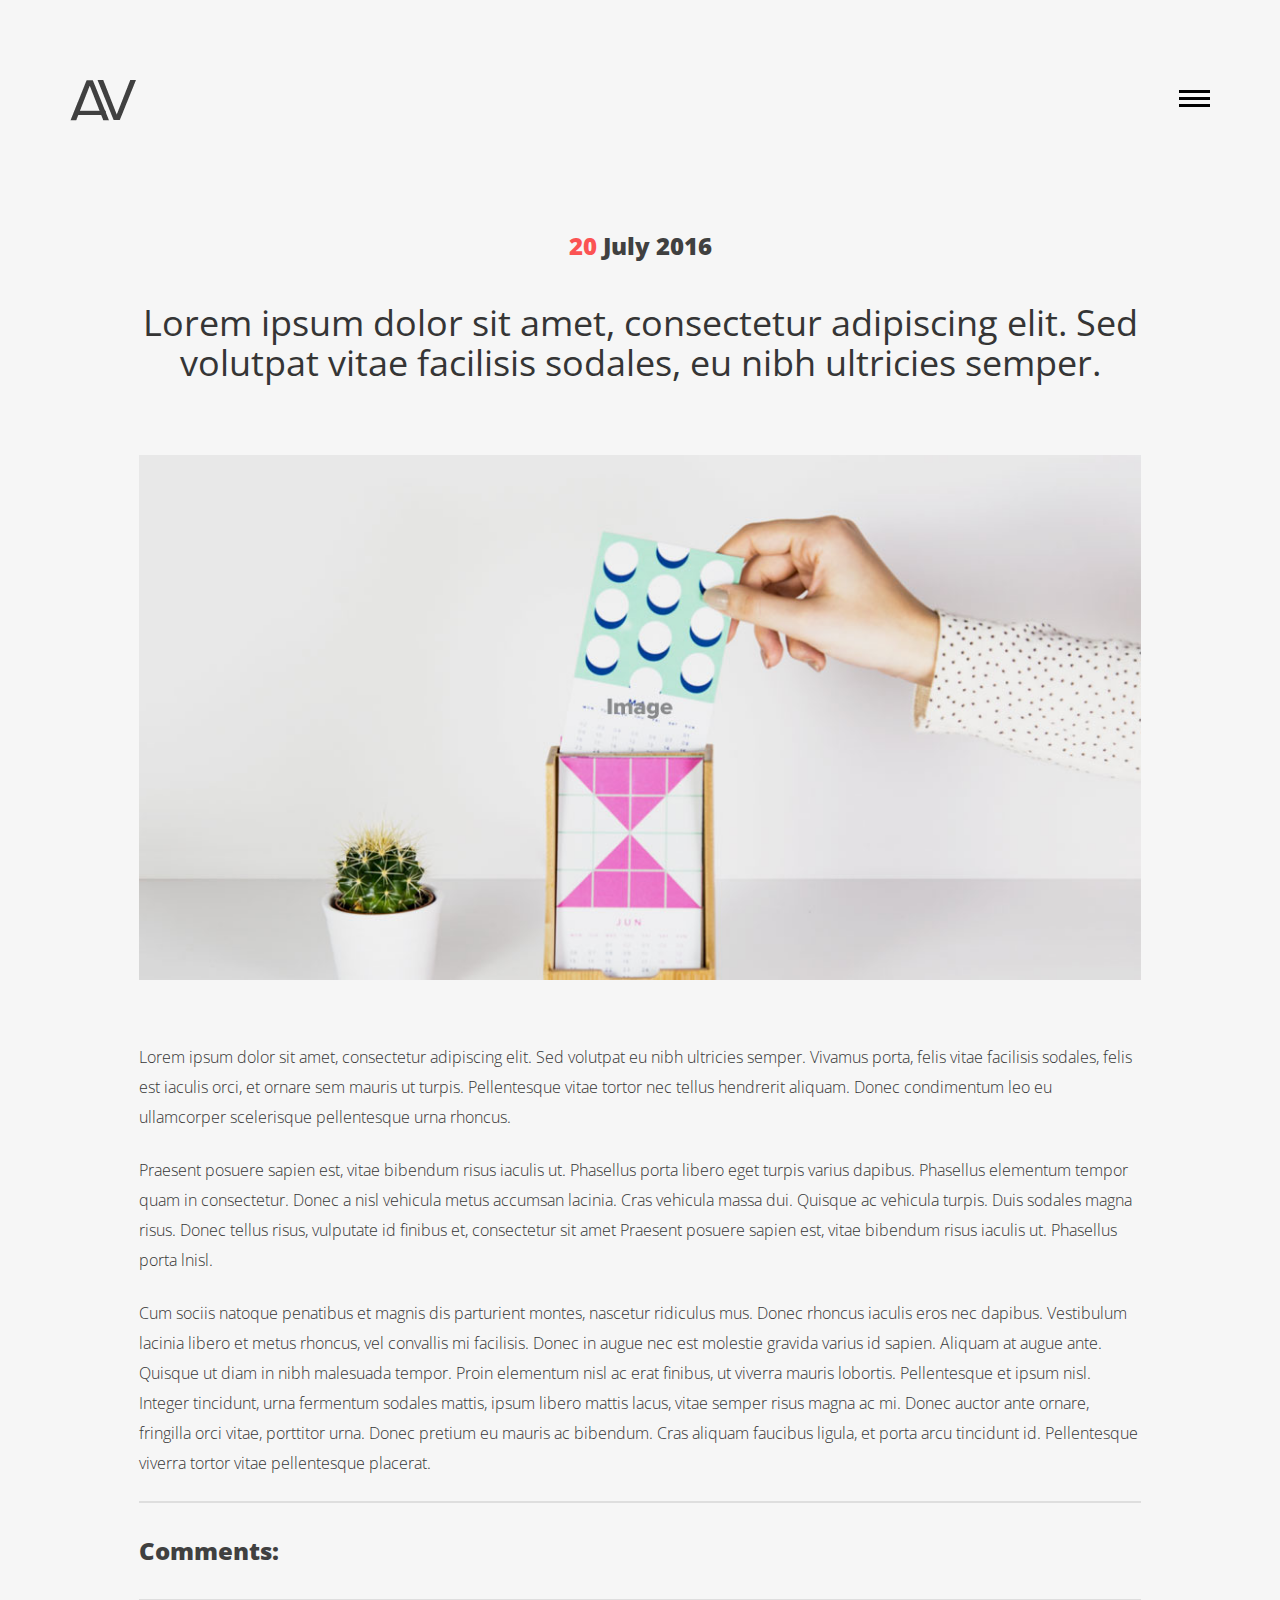
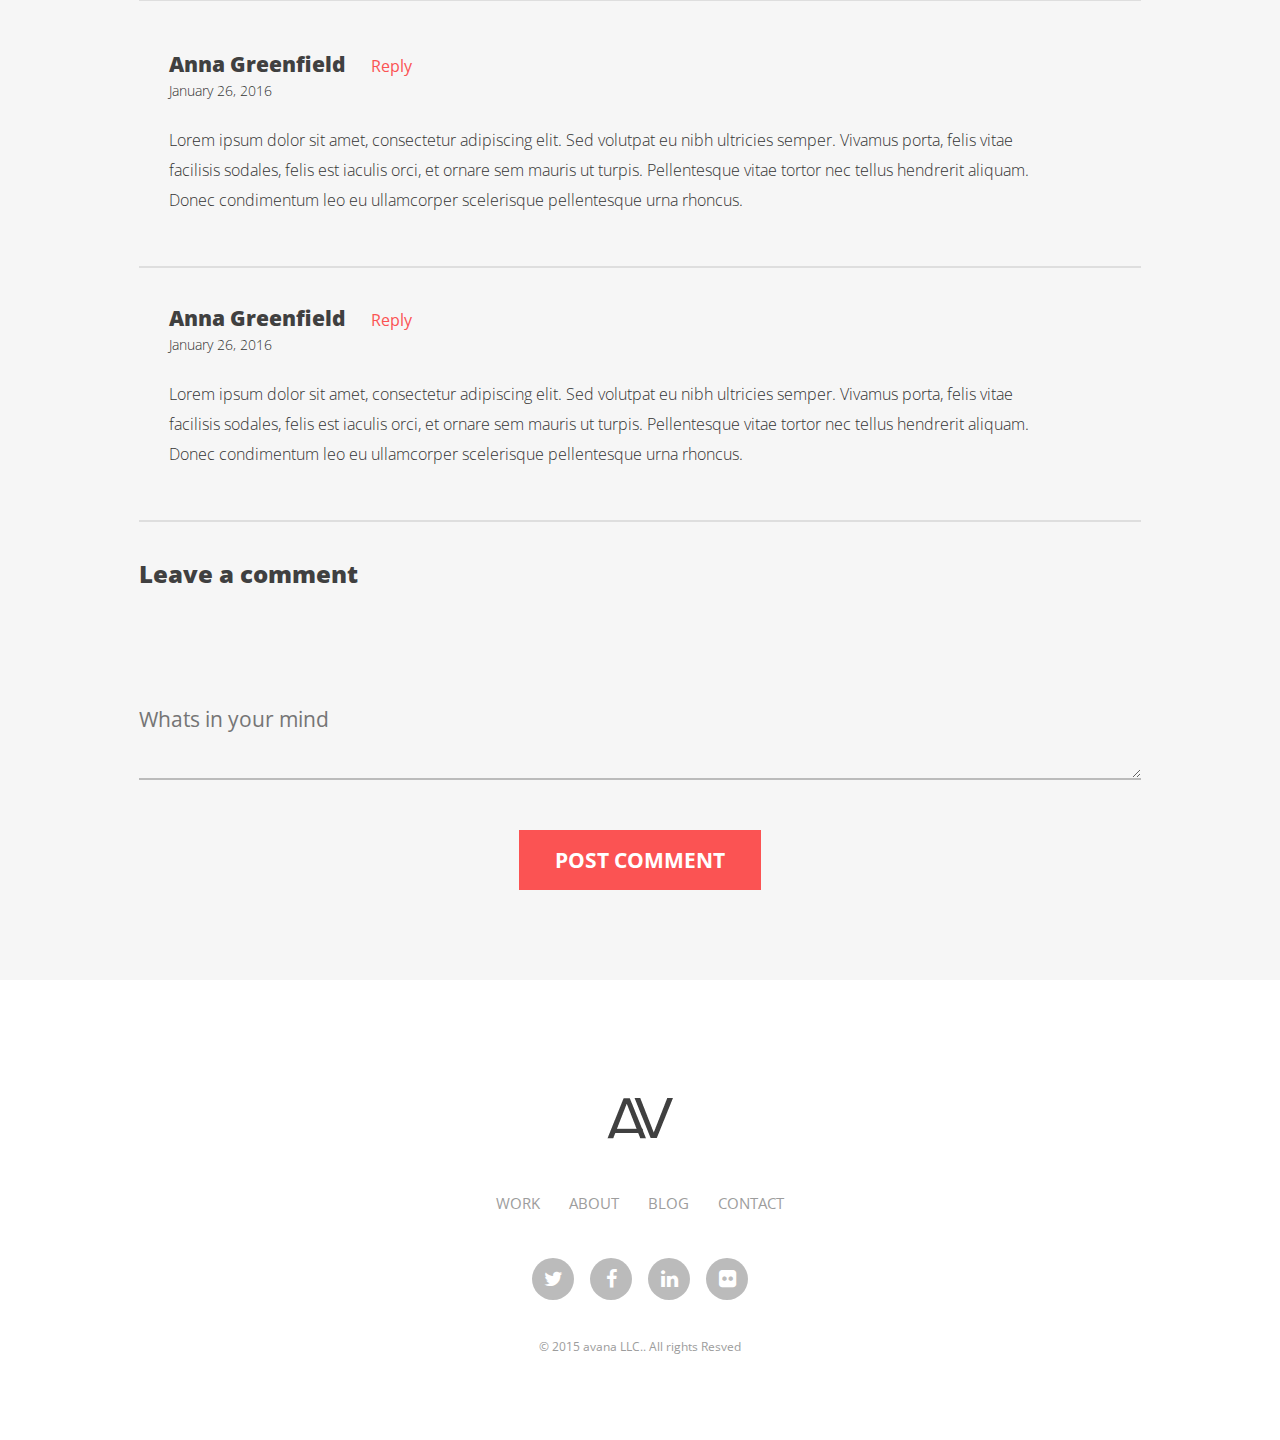
==== avana/blog-details.html @ 06002bbe "html 1.0" ====
<!DOCTYPE HTML>

<html>

<head>

    <meta name="viewport" content="width=device-width, initial-scale=1, maximum-scale=1" />

    <meta charset="utf-8">

    <!-- Description, Keywords and Author -->

    <meta name="description" content="">

    <meta name="author" content="">



    <title>:: avana LLC | Blog ::</title>

    <link rel="shortcut icon" href="images/favicon.ico" type="image/x-icon">



    <!-- style -->

    <link href="css/style.css" rel="stylesheet" type="text/css">

    <!-- style -->

    <!-- bootstrap -->

    <link href="css/bootstrap.min.css" rel="stylesheet" type="text/css">

    <!-- responsive -->

    <link href="css/responsive.css" rel="stylesheet" type="text/css">

    <!-- font-awesome -->

    <link href="css/fonts.css" rel="stylesheet" type="text/css">

    <link href="css/font-awesome.min.css" rel="stylesheet" type="text/css">

    <!-- font-awesome -->

    <link href="css/effects/normalize.css" rel="stylesheet" type="text/css">

    <link href="css/effects/component.css" rel="stylesheet" type="text/css">

</head>



<body>



    <!-- header -->

    <header role="header">

        <div class="container">

            <!-- logo -->

            <h1>

                <a href="index.html" title="avana LLC"><img src="images/logo.png" title="avana LLC"
                        alt="avana LLC" /></a>

            </h1>

            <!-- logo -->
            <nav role="header-nav" class="navy">


            </nav>

        </div>

    </header>

    <!-- header -->

    <!-- main -->

    <main role="main-inner-wrapper" class="container">



        <div class="blog-details">

            <article class="post-details" id="post-details">

                <header role="bog-header" class="bog-header text-center">

                    <h3><span>20</span> July 2016</h3>

                    <h2> Lorem ipsum dolor sit amet, consectetur adipiscing elit.

                        Sed volutpat vitae facilisis sodales, eu nibh ultricies semper.</h2>

                </header>



                <figure>

                    <img src="images/blog-images/blog-details-image.jpg" alt="" class="img-responsive" />

                </figure>



                <div class="enter-content">

                    <p> Lorem ipsum dolor sit amet, consectetur adipiscing elit. Sed volutpat eu nibh ultricies semper.
                        Vivamus porta, felis vitae facilisis sodales, felis est iaculis orci, et ornare sem mauris ut
                        turpis. Pellentesque vitae tortor nec tellus hendrerit aliquam. Donec condimentum leo eu
                        ullamcorper scelerisque pellentesque urna rhoncus.</p>

                    <p>Praesent posuere sapien est, vitae bibendum risus iaculis ut. Phasellus porta libero eget turpis
                        varius dapibus. Phasellus elementum tempor quam in consectetur. Donec a nisl vehicula metus
                        accumsan lacinia. Cras vehicula massa dui. Quisque ac vehicula turpis. Duis sodales magna risus.
                        Donec tellus risus, vulputate id finibus et, consectetur sit amet Praesent posuere sapien est,
                        vitae bibendum risus iaculis ut. Phasellus porta lnisl.</p>

                    <p>Cum sociis natoque penatibus et magnis dis parturient montes, nascetur ridiculus mus. Donec
                        rhoncus iaculis eros nec dapibus. Vestibulum lacinia libero et metus rhoncus, vel convallis mi
                        facilisis. Donec in augue nec est molestie gravida varius id sapien. Aliquam at augue ante.
                        Quisque ut diam in nibh malesuada tempor. Proin elementum nisl ac erat finibus, ut viverra
                        mauris lobortis. Pellentesque et ipsum nisl. Integer tincidunt, urna fermentum sodales mattis,
                        ipsum libero mattis lacus, vitae semper risus magna ac mi. Donec auctor ante ornare, fringilla
                        orci vitae, porttitor urna. Donec pretium eu mauris ac bibendum. Cras aliquam faucibus ligula,
                        et porta arcu tincidunt id. Pellentesque viverra tortor vitae pellentesque placerat. </p>

                </div>

            </article>



            <!-- Comments -->

            <div class="comments-pan">

                <h3>Comments:</h3>

                <ul class="comments-reply">

                    <li>


                        <section>

                            <h4>Anna Greenfield <a href="#">Reply</a></h4>

                            <div class="date-pan">January 26, 2016</div>

                            Lorem ipsum dolor sit amet, consectetur adipiscing elit. Sed volutpat eu nibh ultricies
                            semper. Vivamus porta, felis vitae facilisis sodales, felis est iaculis orci, et ornare sem
                            mauris ut turpis. Pellentesque vitae tortor nec tellus hendrerit aliquam. Donec condimentum
                            leo eu ullamcorper scelerisque pellentesque urna rhoncus.

                        </section>



                    </li>

                    <li>


                        <section>

                            <h4>Anna Greenfield <a href="#">Reply</a></h4>

                            <div class="date-pan">January 26, 2016</div>

                            Lorem ipsum dolor sit amet, consectetur adipiscing elit. Sed volutpat eu nibh ultricies
                            semper. Vivamus porta, felis vitae facilisis sodales, felis est iaculis orci, et ornare sem
                            mauris ut turpis. Pellentesque vitae tortor nec tellus hendrerit aliquam. Donec condimentum
                            leo eu ullamcorper scelerisque pellentesque urna rhoncus.

                        </section>



                    </li>

                </ul>



                <div class="commentys-form">

                    <h4>Leave a comment</h4>



                    <div class="row">

                        <form action="" method="POST">





                            <div class="clearfix"></div>

                            <div class="col-xs-12 col-sm-12 col-md-12">

                                <textarea name="" cols="" rows="" placeholder="Whats in your mind"></textarea>

                            </div>

                            <div class="text-center">

                                <input name="" type="button" value="Post Comment">

                            </div>





                        </form>

                    </div>



                </div>



            </div>



        </div>







    </main>

    <!-- main -->

    <!-- footer -->

    <footer role="footer">

        <!-- logo -->

        <h1>

            <a href="index.html" title="avana LLC"><img src="images/logo.png" title="avana LLC" alt="avana LLC" /></a>

        </h1>

        <!-- logo -->

        <!-- nav -->

        <nav role="footer-nav">

            <ul>

                <li><a href="index.html" title="Work">Work</a></li>

                <li><a href="about.html" title="About">About</a></li>

                <li><a href="blog.html" title="Blog">Blog</a></li>

                <li><a href="contact.html" title="Contact">Contact</a></li>

            </ul>

        </nav>

        <!-- nav -->

        <ul role="social-icons">

            <li><a href="#"><i class="fa fa-twitter" aria-hidden="true"></i></a></li>

            <li><a href="#"><i class="fa fa-facebook" aria-hidden="true"></i></a></li>

            <li><a href="#"><i class="fa fa-linkedin" aria-hidden="true"></i></a></li>

            <li><a href="#"><i class="fa fa-flickr" aria-hidden="true"></i></a></li>

        </ul>

        <p class="copy-right">&copy; 2015 avana LLC.. All rights Resved</p>

    </footer>

    <!-- footer -->



    <!-- jQuery (necessary for Bootstrap's JavaScript plugins) -->

    <script src="js/jquery.min.js" type="text/javascript"></script>

    <!-- custom -->

    <script src="js/nav.js" type="text/javascript"></script>

    <script src="js/custom.js" type="text/javascript"></script>

    <!-- Include all compiled plugins (below), or include individual files as needed -->

    <script src="js/bootstrap.min.js" type="text/javascript"></script>

    <script src="js/effects/masonry.pkgd.min.js" type="text/javascript"></script>

    <script src="js/effects/imagesloaded.js" type="text/javascript"></script>

    <script src="js/effects/classie.js" type="text/javascript"></script>

    <script src="js/effects/AnimOnScroll.js" type="text/javascript"></script>

    <script src="js/effects/modernizr.custom.js"></script>

    <!-- jquery.countdown -->

    <script src="js/html5shiv.js" type="text/javascript"></script>

</body>

</html>
---- avana/css/style.css ----
/*

	Theme Name: avana LLC

	Template URI: 

	Description: 

	Author:

	Author URI: 

	License: 

	License URI:

	Version: 1.0

	

	1. Body style

	2. Header

	3. Main

	4. Footer

	5. About

	

*/

@import url(https://fonts.googleapis.com/css?family=Open+Sans:400,300,300italic,400italic,600,600italic,700,700italic,800,800italic);

html {

	-ms-text-size-adjust: 100%;

	-webkit-text-size-adjust: 100%;

}

*, *:before, *:after {

	-webkit-box-sizing: border-box;

	-moz-box-sizing: border-box;

	box-sizing: border-box;

}

input, textarea {

	-webkit-appearance: none;

	-webkit-border-radius: 0;

}

button, html input[type="button"],/* 1 */ input[type="reset"], input[type="submit"] {

	-webkit-appearance: button;

	cursor: pointer;

 *overflow:visible;

}

body, img,.commentys-form input[type="text"],.commentys-form input[type="email"],.commentys-form input[type="url"],.commentys-form textarea {

	transition: all .2s linear;

	-o-transition: all .2s linear;

	-moz-transition: all .2s linear;

	-webkit-transition: all .2s linear;

}

html, body, div, span, object, iframe, h1, h2, h3, h4, h5, h6, p, blockquote, pre, abbr, address, cite, code, del, dfn, em, img, ins, kbd, q, samp, small, strong, sub, sup, var, b, i, dl, dt, dd, ol, ul, li, fieldset, form, label, legend, table, caption, tbody, tfoot, thead, tr, th, td, article, aside, canvas, details, figcaption, figure, footer, header, hgroup, menu, nav, section, summary, time, mark, audio, video, input, main {

	-webkit-box-sizing: border-box;

	-moz-box-sizing: border-box;

	box-sizing: border-box;

	margin: 0;

	padding: 0;

	vertical-align: baseline;

	border: 0;

	outline: 0;

}

article, aside, details, figcaption, figure, footer, header, hgroup, menu, nav, section, img, main {

	display: block

}

audio, canvas, video {

	display: inline-block;

 *display:inline;

 *zoom:1

}

blockquote:before, blockquote:after, q:before, q:after {

	content: '';

	content: none;

}

.clear {

	clear: both;

	line-height: 0;

	height: 0;

}

a {

	text-decoration: none;

	outline: none;

	color: #010101;

	transition-delay: 0s;

	transition-duration: 0.6s;

	transition-property: all;

	transition-timing-function: ease;

}

a:focus, img:focus, button:focus, .btn:focus {outline: none;}

::-moz-selection {background-color:#fb5353;color:#fff;text-shadow:none;}

::selection {background-color: #fb5353;color: #fff;text-shadow: none;}

@font-face {font-family: 'Open Sans', sans-serif;}

/*===== Header ===*/

header[role="header"]{ padding-top:80px; padding-bottom:39px}

header[role="header"] h1{ padding:0; margin:0}

header[role="header"] h1 > a{ max-width:66px; display:block; float:left}

header[role="header"] nav{ padding-top:10px;transition-delay: 0s;

transition-duration: 0.6s;transition-property: all;transition-timing-function: ease;}

header[role="header"] nav ul{ display:none; position: fixed; z-index:60; text-align:center; width:100%; height:100%; top:0; left:0; right:0; background-color:rgba(255,255,255,0.8); padding:0; margin:0; padding-top:199px;}

header[role="header"] nav ul > li{ font-weight:800; font-size:42px; display:block}

header[role="header"] nav ul > li > a{ display:block; line-height:72px; color:#404040}

header[role="header"] nav ul > li:hover a,header[role="header"] nav ul > li.nav-active a{ text-decoration:none; color:#fb5353}

header[role="header"] nav #menu-button {width: 31px;font-size: 0;float: right;height: 19px;position: relative; z-index:70;

-webkit-transform: rotate(0deg);-moz-transform: rotate(0deg);-o-transform: rotate(0deg);transform: rotate(0deg);-webkit-transition: .5s ease-in-out;-moz-transition: .5s ease-in-out;-o-transition: .5s ease-in-out;transition: .5s ease-in-out;cursor: pointer;}

header[role="header"] nav #menu-button span {display: block;position: absolute;z-index: 60;height: 3px;

width: 100%;background: #111111;opacity: 1;left: 0;

-webkit-transform: rotate(0deg);-moz-transform: rotate(0deg);-o-transform: rotate(0deg);

transform: rotate(0deg);-webkit-transition: .25s ease-in-out;-moz-transition: .25s ease-in-out;-o-transition: .25s ease-in-out;transition: .25s ease-in-out;}

header[role="header"] nav #menu-button span {background: #010101;}

header[role="header"] nav #menu-button span:nth-child(1) {top:0px;}

header[role="header"] nav #menu-button span:nth-child(2) {top:7px;}

header[role="header"] nav #menu-button span:nth-child(3) {top:14px;}

header[role="header"] nav #menu-button.open span:nth-child(1) {top: 10px;

-webkit-transform: rotate(135deg);-moz-transform: rotate(135deg);-o-transform: rotate(135deg);transform: rotate(135deg);}

header[role="header"] nav #menu-button.open span:nth-child(2) {opacity: 0;left: -60px;}

header[role="header"] nav #menu-button.open span:nth-child(3) {top: 10px;

-webkit-transform: rotate(-135deg);-moz-transform: rotate(-135deg);-o-transform: rotate(-135deg);transform: rotate(-135deg);}

/*===== main ===*/

main[role="main-home-wrapper"],main[role="main-inner-wrapper"] { padding-bottom:90px}

main[role="main-home-wrapper"] article[role="pge-title-content"],main[role="main-inner-wrapper"] article[role="pge-title-content"]{ padding-left:41px}

main[role="main-home-wrapper"] article[role="pge-title-content"] header,main[role="main-inner-wrapper"] article[role="pge-title-content"] header{ padding-bottom:19px; padding-top:83px}

main[role="main-home-wrapper"] article[role="pge-title-content"] header h2,main[role="main-inner-wrapper"] article[role="pge-title-content"] header h2{ font-size:46px; line-height:53px; color:#404040; font-weight:800}

main[role="main-home-wrapper"] article[role="pge-title-content"] header h2 span,main[role="main-inner-wrapper"] article[role="pge-title-content"] header h2 span{ display:block; font-size:80px; color:#fb5353; padding-bottom:15px}

main[role="main-home-wrapper"] article[role="pge-title-content"] p,main[role="main-inner-wrapper"] article[role="pge-title-content"] p{ font-size:20px; line-height:30px; color:#454545}

/*===== footer ===*/

footer[role="footer"]{ background-color:#FFF; padding-top:100px; padding-bottom:77px}

footer[role="footer"] > h1 a{ margin:0 auto; display:block; max-width:66px;}

footer[role="footer"] nav{ padding-top:37px; padding-bottom:43px}

footer[role="footer"] nav > ul{ text-align:center; padding:0; margin:0}

footer[role="footer"] nav > ul > li{ display: inline-block; text-transform:uppercase; font-size:15px; margin:0 13px}

footer[role="footer"] nav > ul > li > a{ color:#9d9d9d}

footer[role="footer"] nav > ul > li:hover a{ text-decoration:none; color:#fb5353}

footer[role="footer"] ul[role="social-icons"]{ padding:0; margin:0; text-align:center; padding-bottom:40px;}

footer[role="footer"] ul[role="social-icons"] > li{ display: inline-block; margin:0 6.5px}

footer[role="footer"] ul[role="social-icons"] > li > a{ display:block; width:42px; height:42px; background-color:#bbbbbb; color:#FFF; line-height:42px; font-size:20px; border-radius:100%; text-align:center}

footer[role="footer"] ul[role="social-icons"] > li:hover a{ background-color:#fb5353}

footer[role="footer"] .copy-right{ text-align:center; display:block; font-size:12px; line-height:13px; color:#9c9c9c}

/*===== About ===*/

main[role="main-inner-wrapper"] .about-content{ background-color:#fb5353; padding-top:57px; padding-left:70px; padding-right:67px; padding-bottom:58px}

main[role="main-inner-wrapper"] .about-content p{ font-size:17px; line-height:30px; color:#FFF; padding-bottom:20px}

main[role="main-inner-wrapper"] .thumbnails-pan{ padding-top:30px}

main[role="main-inner-wrapper"] .thumbnails-pan section figure{ background-color:#FFF; position:relative; overflow:hidden; cursor:pointer}

main[role="main-inner-wrapper"] .thumbnails-pan section figure,main[role="main-inner-wrapper"] .thumbnails-pan section figure, img,main[role="main-inner-wrapper"] .thumbnails-pan section figure figcaption,section.blog-content figure,section.blog-content figure img,section.blog-content  article{transition-delay: 0s;transition-duration: 0.6s;transition-property: all;transition-timing-function: ease;}

main[role="main-inner-wrapper"] .thumbnails-pan section figure figcaption{ position:absolute; bottom:-50%; left:0; right:0; background-color:#fb5353; margin:0 69px; text-align:center; color:#FFF; padding-top:16px; padding-bottom:27px}

main[role="main-inner-wrapper"] .thumbnails-pan section figure figcaption h3{ font-size:21px; line-height:22px; font-weight:300}

main[role="main-inner-wrapper"] .thumbnails-pan section figure figcaption h5{ text-transform:uppercase; font-size:13px; line-height:14px; font-weight:bold}

main[role="main-inner-wrapper"] .thumbnails-pan section figure:hover,section.blog-content:hover article{ background-color:#fb5353; color:#FFF}

main[role="main-inner-wrapper"] .thumbnails-pan section figure:hover img,section.blog-content:hover figure img{-webkit-transform: scale3d(1.08,1.08,2);transform: scale3d(1.08,1.08,2); opacity:0.5}

main[role="main-inner-wrapper"] .thumbnails-pan section figure:hover figcaption{ bottom:0;}

/*===== Blog ===*/

article[role="pge-title-content"].blog-header{ padding-bottom:218px}

section.blog-content{ margin-bottom:29px}

section.blog-content figure{ overflow:hidden; position:relative;background-color: rgba(255,255,255,0.4); cursor:pointer}

section.blog-content figure .post-date{ text-align:center; color:#FFF; font-weight:800; font-size:14px; line-height:18px; text-transform:uppercase; display:block; background-color:#fb5353; width:130px; height:130px; position:absolute; left:0; top:0; padding-top:41px; z-index:50}

section.blog-content figure .post-date span{ font-size:50px; line-height:35px; display:block}

section.blog-content  article{ font-size:21px; line-height:30px; color:#FFF;  font-weight:800; color:#343434; padding-left:42px; padding-top:33px; padding-bottom:31px;}

section.blog-content:hover figure img{ opacity:0.5}

/*===== Contact ===*/

article[role="pge-title-content"].contact-header{ padding-bottom:218px}

article[role="pge-title-content"].contact-header p a{ color:#343434; padding-right:34px}

article[role="pge-title-content"].contact-header p a:hover{color:#fb5353; text-decoration:none}

.demo-wrapper {width: 100%;margin: 0 auto;height:499px;}

#surabaya {width: 100%;height: 100%;}

.error_message{ color:#e84d49}

#success_page h3,#success_page p{color:#60ca6f }

.contat-from-wrapper{ padding:0 69px; margin-top:108px}

.contat-from-wrapper input[type="text"],.contat-from-wrapper input[type="email"],.contat-from-wrapper textarea{ width:100%; display:block; outline:none; border-bottom:1px solid #bbbbbb; background-color:inherit; color:#404040; font-size:21px; line-height:23px; padding-bottom:24px}

.contat-from-wrapper input[type="text"]:focus,.contat-from-wrapper input[type="email"]:focus,.contat-from-wrapper textarea:focus{ border-bottom-color:#9f9e9e}

.contat-from-wrapper form ::-webkit-input-placeholder { color:#404040; }

.contat-from-wrapper form ::-moz-placeholder { color:#404040; } /* firefox 19+ */

.contat-from-wrapper form :-ms-input-placeholder { color:#404040; } /* ie */

.contat-from-wrapper form input:-moz-placeholder { color:#404040; }

.contat-from-wrapper textarea{ border-bottom:1px solid #bbbbbb; border-left:none; border-right:none; border-top:none; height:77px; margin-top:56px}

.contat-from-wrapper input[type="submit"]{ display:block; border:none; outline:none; width:200px; line-height:60px; text-transform:uppercase; font-size:21px; color:#FFF; font-weight:800; letter-spacing:2px; background-color:#e84d49; margin:41px auto; margin-bottom:0}

.contat-from-wrapper input[type="submit"]:hover{background-color:#f8524e}

/*== Work Details ==*/

.work-details,.blog-details{ padding:0 69px; margin-top:73px}

.work-details header h2{ color:#343434; font-size:36px; font-weight:800}

.work-details header a{ display:inline-block; color:#fb5353; font-size:18px;font-weight:800;padding-top:3px}

.work-details header a i{ color:#0d0d0d; padding-left:10px}

.work-details header a:hover{ color:#0d0d0d; text-decoration:none}

.work-details header a:hover i{ color:#fb5353}

.work-details p{ font-size:16px; color:#666666; line-height:30px; margin-bottom:20px; font-weight:300}

.work-details p strong{ font-weight:800}

.work-images{ margin-top:46px}

.work-images li{ margin-bottom:50px}

/*== Blog Details ==*/

.bog-header { padding-bottom:62px}

.bog-header h3,.comments-pan h3,.commentys-form h4{ color:#404040;font-weight:800; padding-bottom:24px; display:block}

.bog-header h3 span{ color:#fb5353}

.bog-header h2{ font-size:36px; font-weight:normal}

.blog-details .enter-content{ margin-top:62px}

.blog-details .enter-content p{ font-size:16px; line-height:30px; font-weight:300; margin-bottom:23px}

.comments-pan{border-top:2px solid #dedede; padding-top:15px}

.comments-pan h3{border-bottom:2px solid #dedede; padding-bottom:34px; margin-bottom:52px}

.comments-reply,.reply-pan{ padding:0; margin:0; list-style:none}

.comments-reply li{ display:block; border-bottom:2px solid #dedede; overflow:hidden; padding-bottom:51px; margin-bottom:39px}

.comments-reply li figure{ float:left; width:70px; background-color:#000}

.comments-reply li section{ float:left; padding-left:30px; font-size:16px; line-height:30px; font-weight:300; color:#343434;width: 92%;}

.comments-reply li section .date-pan{ font-size:14px; line-height:18px; padding-bottom:25px}

.comments-reply li section h4{font-weight:800; color:#404040; font-size:21px; margin-bottom:6px; margin-top:0}

.comments-reply li section h4 a{ font-size:16px; color:#fb5353;font-weight:400; display:inline-block; padding-left:20px}

.reply-pan{ clear:both; display:block; margin-left:100px;padding-top:39px }

.reply-pan li{ border-bottom:none;border-top:2px solid #dedede; padding-bottom:0; margin-bottom:0;padding-top:38px;}

.commentys-form h4{ font-size:24px}

.commentys-form form{ margin-top:30px}

.commentys-form input[type="text"],.commentys-form input[type="email"],.commentys-form input[type="url"],.commentys-form textarea{ font-size:21px; line-height:22px; color:#404040; padding-bottom:26px; border-bottom:2px solid #bbbbbb; width:100%; display:block; border-left:none; border-right:none; border-top:none; background-color:transparent; outline:none}

.commentys-form textarea{ margin-top:57px}

.commentys-form input[type="text"]:focus,.commentys-form input[type="email"]:focus,.commentys-form input[type="url"]:focus,.commentys-form textarea:focus{ border-bottom-color:#000}

.commentys-form input[type="button"]{ padding:0 36px; text-transform:uppercase; display:inline-block; font-size:21px; line-height:60px; color:#FFF; font-weight: bold; text-align:center; border:none; outline:none; background-color:#fb5353; margin-top:50px}

.commentys-form input[type="button"]:hover{ background-color:#ff5c5c}
---- avana/css/responsive.css ----
/* md */
@media (min-width: 992px) and (max-width: 1199px) {
	.comments-reply li section{ width:88%}
}
/* sm */
@media (min-width: 768px) and (max-width: 991px) {
	header[role="header"]{ padding:8% 0;}
	header[role="header"] nav ul{ padding-top:10%}
	main[role="main-home-wrapper"] article[role="pge-title-content"],main[role="main-inner-wrapper"] article[role="pge-title-content"]{ padding-left:0}
	main[role="main-home-wrapper"] article[role="pge-title-content"] header,main[role="main-inner-wrapper"] article[role="pge-title-content"] header{ padding-top:0}
	main[role="main-home-wrapper"] article[role="pge-title-content"] header h2,main[role="main-inner-wrapper"] article[role="pge-title-content"] header h2{ font-size:34px}
	main[role="main-home-wrapper"] article p br{ display:none}
	footer[role="footer"]{ padding:30px 0}
	footer[role="footer"] nav{ padding:15px 0}
	main[role="main-inner-wrapper"] .about-content{ padding:5%}
	main[role="main-inner-wrapper"] .thumbnails-pan section figure figcaption{ margin:0 10%}
	section.blog-content figure .post-date{ padding-top:20px; height:100px; width:100px}
	article.contact-header[role="pge-title-content"] p a{padding-right:10px}
	.contat-from-wrapper{ margin-top:10px; padding:0 15px}
	.grid-lod li{ width:100% !important; position:static !important; display:inline-block}
	.grid-lod li img{ width:100%}
	.work-details,.blog-details{ padding:0; margin-top:0}
	.comments-reply li section{ width:88%}
}
/* xs */
@media (max-width: 767px) {
	header[role="header"]{ padding:8% 0;}
	header[role="header"] nav ul{ padding-top:10%}
	header[role="header"] nav ul > li{ font-size:30px}
	header[role="header"] nav ul > li > a{ line-height:55px}
	main[role="main-home-wrapper"] article[role="pge-title-content"],main[role="main-inner-wrapper"] article[role="pge-title-content"]{ padding-left:0}
	main[role="main-home-wrapper"] article[role="pge-title-content"] header,main[role="main-inner-wrapper"] article[role="pge-title-content"] header{ padding-top:10px}
	main[role="main-home-wrapper"] article[role="pge-title-content"] header h2,main[role="main-inner-wrapper"] article[role="pge-title-content"] header h2{ font-size:47px}
	main[role="main-home-wrapper"] article[role="pge-title-content"] header h2 span, main[role="main-inner-wrapper"] article[role="pge-title-content"] header h2 span{ font-size:60px;}
	main[role="main-home-wrapper"] article{ padding-bottom:30px}
	main[role="main-home-wrapper"] article p br{ display:none}
	footer[role="footer"]{ padding:40px 0}
	footer[role="footer"] nav{ padding:15px 0}
	main[role="main-inner-wrapper"] .about-content{ padding:5%}
	main[role="main-inner-wrapper"] .thumbnails-pan section figure{ margin-bottom:20px}
	article[role="pge-title-content"].blog-header,article[role="pge-title-content"].contact-header{ padding-bottom:30px}
	section.blog-content figure .post-date{ padding-top:20px; height:100px; width:100px}
	section.blog-content article{ padding:2% 5%; font-size:18px; line-height:24px;font-family: 'proxima_nova_cn_rgregular';}
	article.contact-header[role="pge-title-content"] p a{ font-size:18px; padding-right:10px}
	.contat-from-wrapper{ margin-top:10px; padding:0 15px}
	.contat-from-wrapper input[type="text"], .contat-from-wrapper input[type="email"]{ margin-bottom:20px}
	.contat-from-wrapper textarea{ margin-top:0}
	.work-details,.blog-details{ padding:0; margin-top:0}
	.work-images{ margin-top:0}
	.work-images li{ margin-bottom:0; width:100%}
	.work-images li figcaption h2{ font-size:18px;}
	.grid-lod li{ width:100% !important; position:static !important}
	.bog-header h3, .comments-pan h3, .commentys-form h4{ padding-bottom:0}
	.bog-header h2{ font-size:18px; line-height:26px}
	.bog-header{ padding-bottom:20px}
	.blog-details .enter-content{ margin-top:10px}
	.blog-details .enter-content p,.comments-reply li section{ font-size:14px; line-height:26px}
	.comments-pan h3{ padding-bottom:20px; margin-top:0}
	.comments-reply li section{ float:none; width:auto; padding-left:0}
	.comments-reply li figure{ margin-right:20px}
	.reply-pan{ margin-left:20px}
	.commentys-form input[type="text"], .commentys-form input[type="email"], .commentys-form input[type="url"], .commentys-form textarea{ margin-bottom:20px}
	.commentys-form textarea{ margin-top:0; margin-bottom:0}
	
}
---- avana/css/effects/component.css ----
.grid-lod {
	/*max-width: 69em;
	list-style: none;
	margin: 30px auto;
	padding: 0;*/
}

.grid-lod li {
	display: block;
/*	float: left;
	padding: 7px;
	width: 33%;*/
	opacity: 0;
}

.grid-lod li.shown,
.no-js .grid-lod li,
.no-cssanimations .grid-lod li {
	opacity: 1;
}

.grid-lod li a,
.grid-lod li img {
	outline: none;
	border: none;
	display: block;
	max-width: 100%;
}

/* Effect 1: opacity */
.grid-lod.effect-1 li.animate {
	-webkit-animation: fadeIn 0.65s ease forwards;
	animation: fadeIn 0.65s ease forwards;
}

@-webkit-keyframes fadeIn {
	0% { }
	100% { opacity: 1; }
}

@keyframes fadeIn {
	0% { }
	100% { opacity: 1; }
}

/* Effect 2: Move Up */
.grid-lod.effect-2 li.animate {
	-webkit-transform: translateY(200px);
	transform: translateY(200px);
	-webkit-animation: moveUp 0.65s ease forwards;
	animation: moveUp 0.65s ease forwards;
}

@-webkit-keyframes moveUp {
	0% { }
	100% { -webkit-transform: translateY(0); opacity: 1; }
}

@keyframes moveUp {
	0% { }
	100% { -webkit-transform: translateY(0); transform: translateY(0); opacity: 1; }
}

/* Effect 3: Scale up */
.grid-lod.effect-3 li.animate {
	-webkit-transform: scale(0.6);
	transform: scale(0.6);
	-webkit-animation: scaleUp 0.65s ease-in-out forwards;
	animation: scaleUp 0.65s ease-in-out forwards;
}

@-webkit-keyframes scaleUp {
	0% { }
	100% { -webkit-transform: scale(1); opacity: 1; }
}

@keyframes scaleUp {
	0% { }
	100% { -webkit-transform: scale(1); transform: scale(1); opacity: 1; }
}

/* Effect 4: fall perspective */
.grid-lod.effect-4 {
	-webkit-perspective: 1300px;
	perspective: 1300px;
}

.grid-lod.effect-4 li.animate {
	-webkit-transform-style: preserve-3d;
	transform-style: preserve-3d;
	-webkit-transform: translateZ(400px) translateY(300px) rotateX(-90deg);
	transform: translateZ(400px) translateY(300px) rotateX(-90deg);
	-webkit-animation: fallPerspective .8s ease-in-out forwards;
	animation: fallPerspective .8s ease-in-out forwards;
}

@-webkit-keyframes fallPerspective {
	0% { }
	100% { -webkit-transform: translateZ(0px) translateY(0px) rotateX(0deg); opacity: 1; }
}

@keyframes fallPerspective {
	0% { }
	100% { -webkit-transform: translateZ(0px) translateY(0px) rotateX(0deg); transform: translateZ(0px) translateY(0px) rotateX(0deg); opacity: 1; }
}

/* Effect 5: fly (based on http://lab.hakim.se/scroll-effects/ by @hakimel) */
.grid-lod.effect-5 {
	-webkit-perspective: 1300px;
	perspective: 1300px;
}

.grid-lod.effect-5 li.animate {
	-webkit-transform-style: preserve-3d;
	transform-style: preserve-3d;
	-webkit-transform-origin: 50% 50% -300px;
	transform-origin: 50% 50% -300px;
	-webkit-transform: rotateX(-180deg);
	transform: rotateX(-180deg);
	-webkit-animation: fly .8s ease-in-out forwards;
	animation: fly .8s ease-in-out forwards;
}

@-webkit-keyframes fly {
	0% { }
	100% { -webkit-transform: rotateX(0deg); opacity: 1; }
}

@keyframes fly {
	0% { }
	100% { -webkit-transform: rotateX(0deg); transform: rotateX(0deg); opacity: 1; }
}

/* Effect 6: flip (based on http://lab.hakim.se/scroll-effects/ by @hakimel) */
.grid-lod.effect-6 {
	-webkit-perspective: 1300px;
	perspective: 1300px;
}

.grid-lod.effect-6 li.animate {
	-webkit-transform-style: preserve-3d;
	transform-style: preserve-3d;
	-webkit-transform-origin: 0% 0%;
	transform-origin: 0% 0%;
	-webkit-transform: rotateX(-80deg);
	transform: rotateX(-80deg);
	-webkit-animation: flip .8s ease-in-out forwards;
	animation: flip .8s ease-in-out forwards;
}

@-webkit-keyframes flip {
	0% { }
	100% { -webkit-transform: rotateX(0deg); opacity: 1; }
}

@keyframes flip {
	0% { }
	100% { -webkit-transform: rotateX(0deg); transform: rotateX(0deg); opacity: 1; }
}

/* Effect 7: helix (based on http://lab.hakim.se/scroll-effects/ by @hakimel) */
.grid-lod.effect-7 {
	-webkit-perspective: 1300px;
	perspective: 1300px;
}

.grid-lod.effect-7 li.animate {
	-webkit-transform-style: preserve-3d;
	transform-style: preserve-3d;
	-webkit-transform: rotateY(-180deg);
	transform: rotateY(-180deg);
	-webkit-animation: helix .8s ease-in-out forwards;
	animation: helix .8s ease-in-out forwards;
}

@-webkit-keyframes helix {
	0% { }
	100% { -webkit-transform: rotateY(0deg); opacity: 1; }
}

@keyframes helix {
	0% { }
	100% { -webkit-transform: rotateY(0deg); transform: rotateY(0deg); opacity: 1; }
}

/* Effect 8:  */
.grid-lod.effect-8 {
	-webkit-perspective: 1300px;
	perspective: 1300px;
}

.grid-lod.effect-8 li.animate {
	-webkit-transform-style: preserve-3d;
	transform-style: preserve-3d;
	-webkit-transform: scale(0.4);
	transform: scale(0.4);
	-webkit-animation: popUp .8s ease-in forwards;
	animation: popUp .8s ease-in forwards;
}

@-webkit-keyframes popUp {
	0% { }
	70% { -webkit-transform: scale(1.1); opacity: .8; -webkit-animation-timing-function: ease-out; }
	100% { -webkit-transform: scale(1); opacity: 1; }
}

@keyframes popUp {
	0% { }
	70% { -webkit-transform: scale(1.1); transform: scale(1.1); opacity: .8; -webkit-animation-timing-function: ease-out; animation-timing-function: ease-out; }
	100% { -webkit-transform: scale(1); transform: scale(1); opacity: 1; }
}

@media screen and (max-width: 900px) {
	.grid-lod li {
		width: 50%;
	}
}

@media screen and (max-width: 400px) {
	.grid-lod li {
		width: 100%;
	}
}
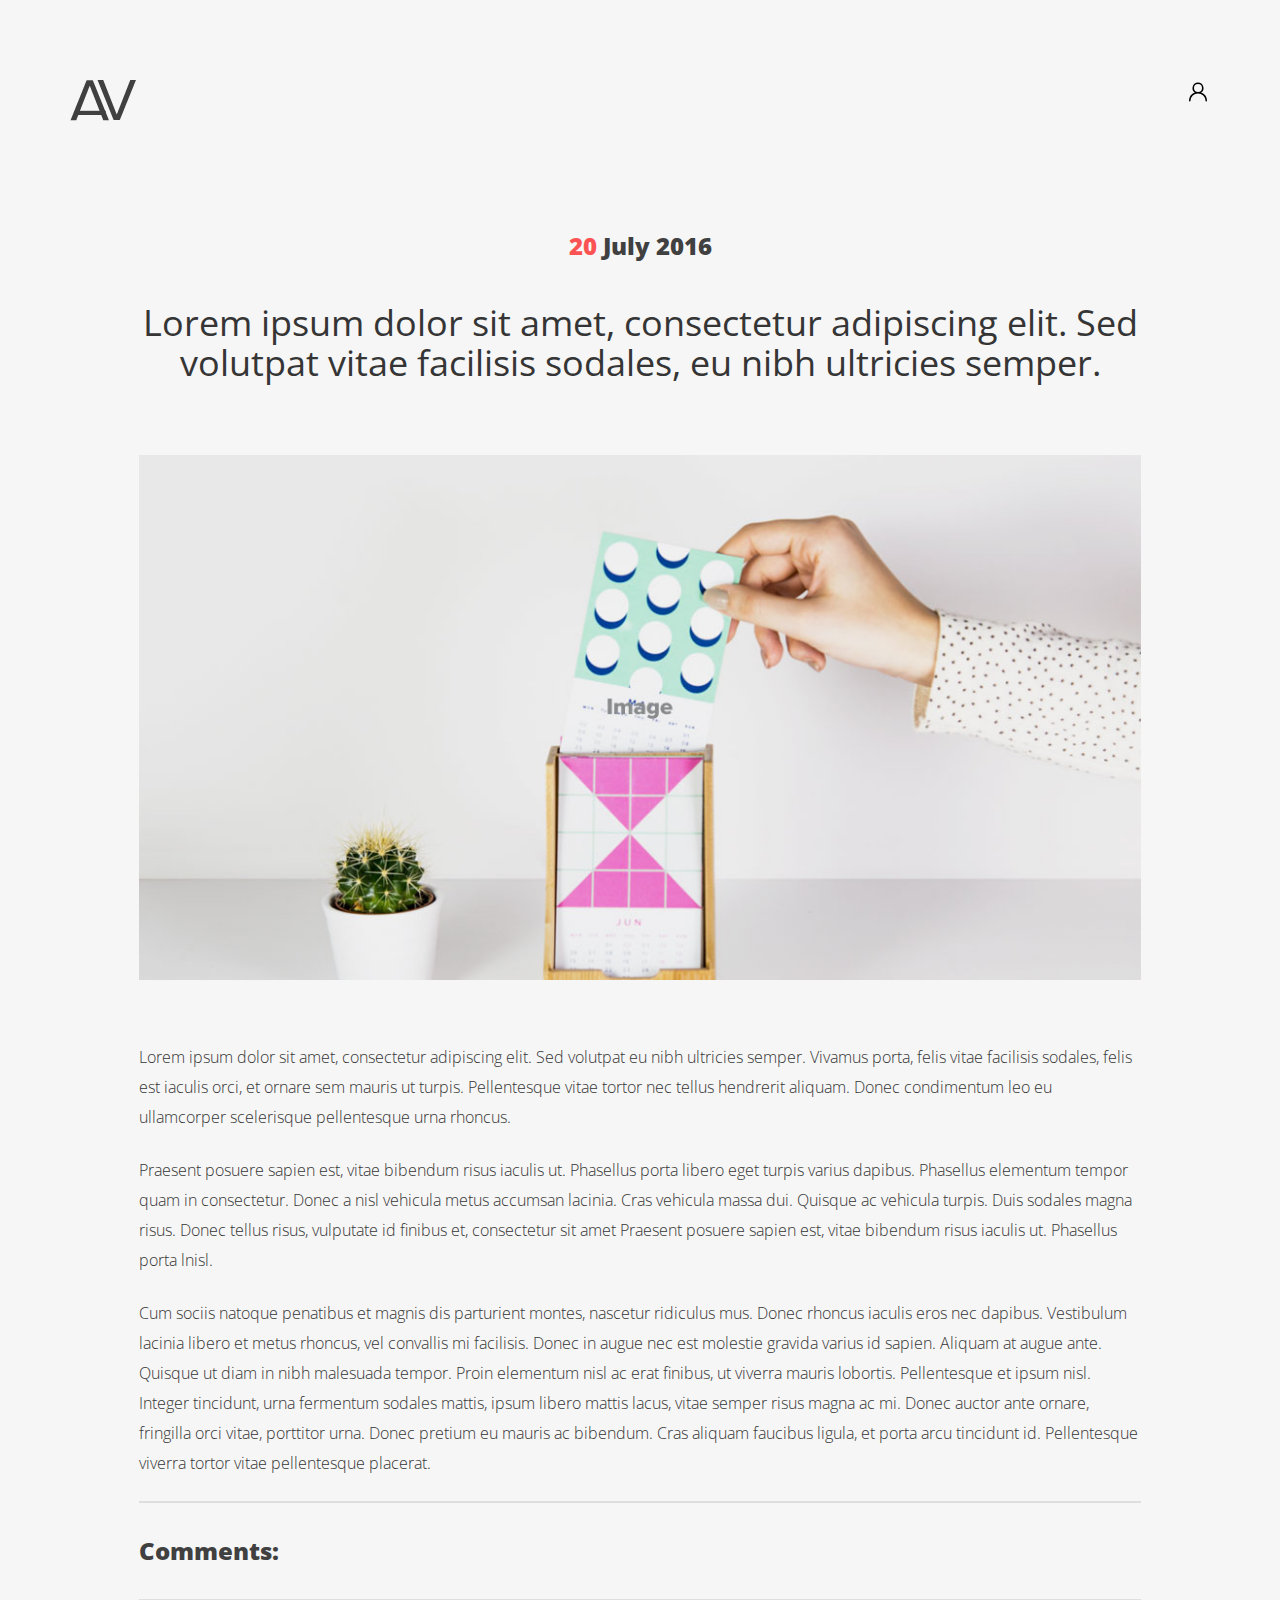
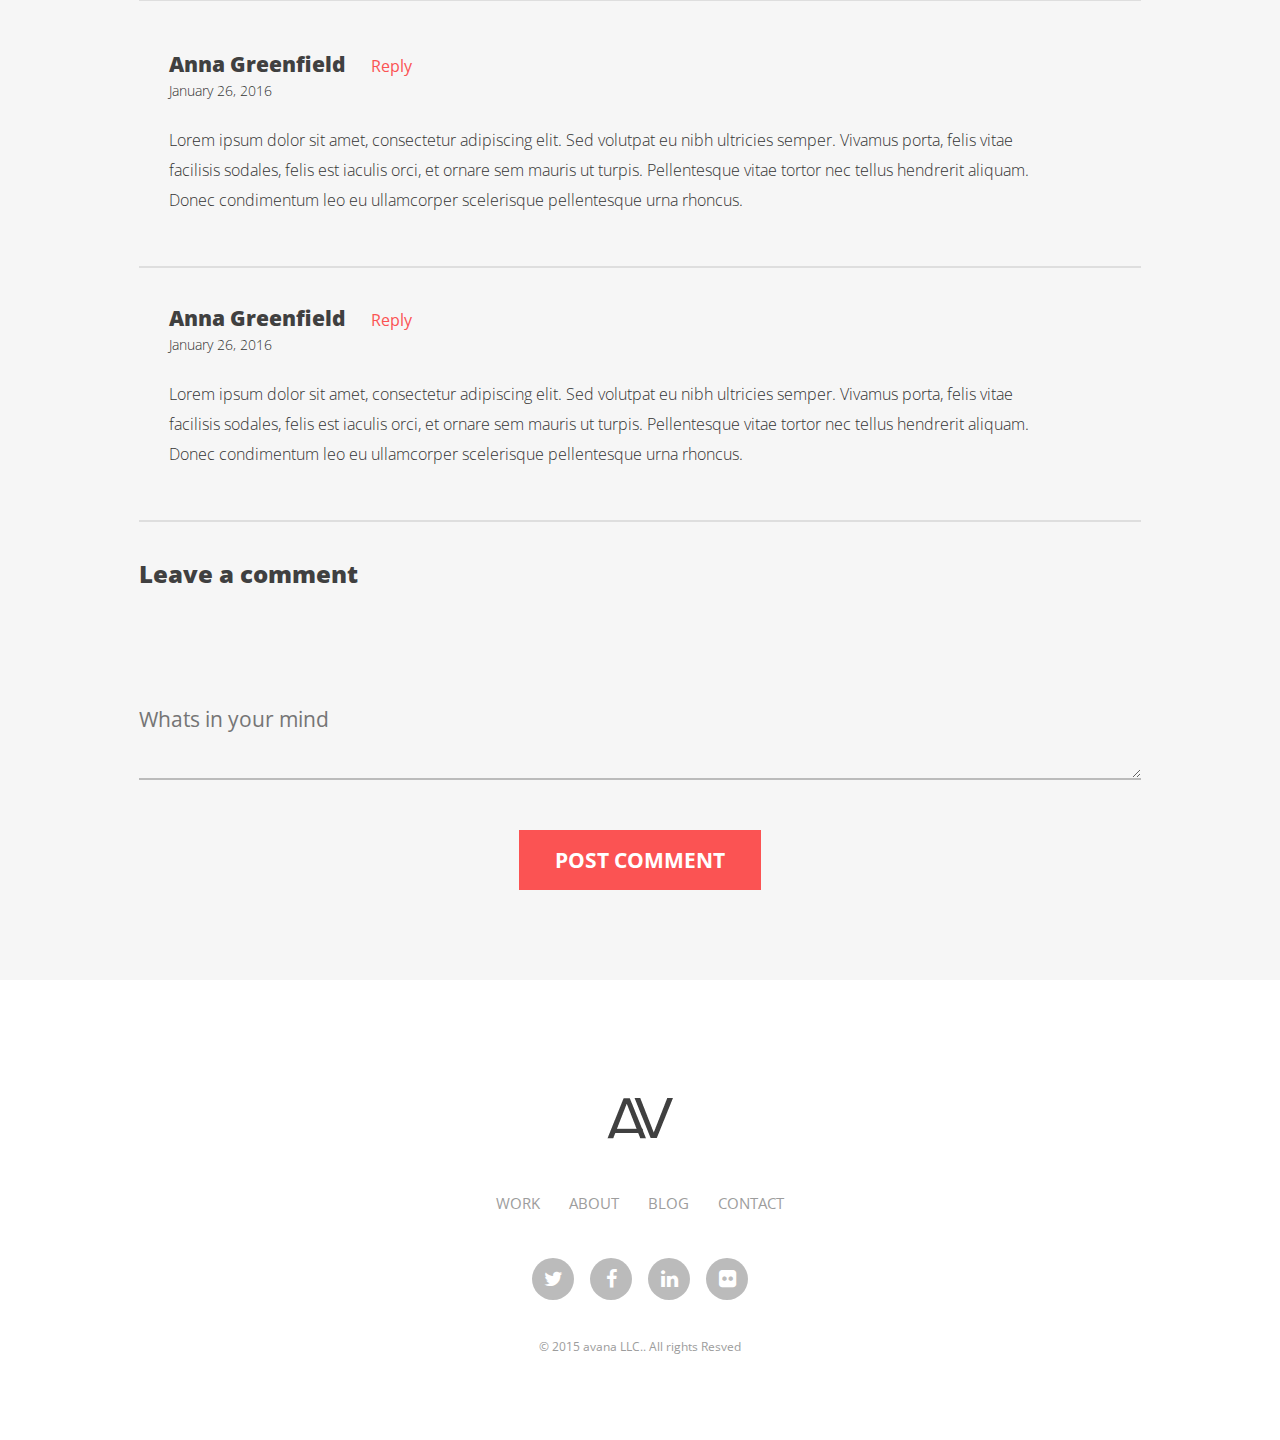
==== commit 327ad2d9: "diseño Blog 2.0" ====
--- a/avana/blog-details.html
+++ b/avana/blog-details.html
@@ -16,7 +16,7 @@
 
 
 
-    <title>:: avana LLC | Blog ::</title>
+    <title>Posts</title>
 
     <link rel="shortcut icon" href="images/favicon.ico" type="image/x-icon">
 
@@ -56,32 +56,23 @@
 
 
 
-    <!-- header -->
-
-    <header role="header">
-
-        <div class="container">
-
-            <!-- logo -->
-
+    <header role="header" class="container">
+
+
+
+        <!-- logo -->
+        <div style="display: flex;">
             <h1>
 
                 <a href="index.html" title="avana LLC"><img src="images/logo.png" title="avana LLC"
                         alt="avana LLC" /></a>
 
             </h1>
-
             <!-- logo -->
-            <nav role="header-nav" class="navy">
-
-
-            </nav>
-
+            <a href="Login.html" style="margin-left: auto;"><img src="images/person.svg" alt=""></a>
         </div>
-
     </header>
 
-    <!-- header -->
 
     <!-- main -->
 
